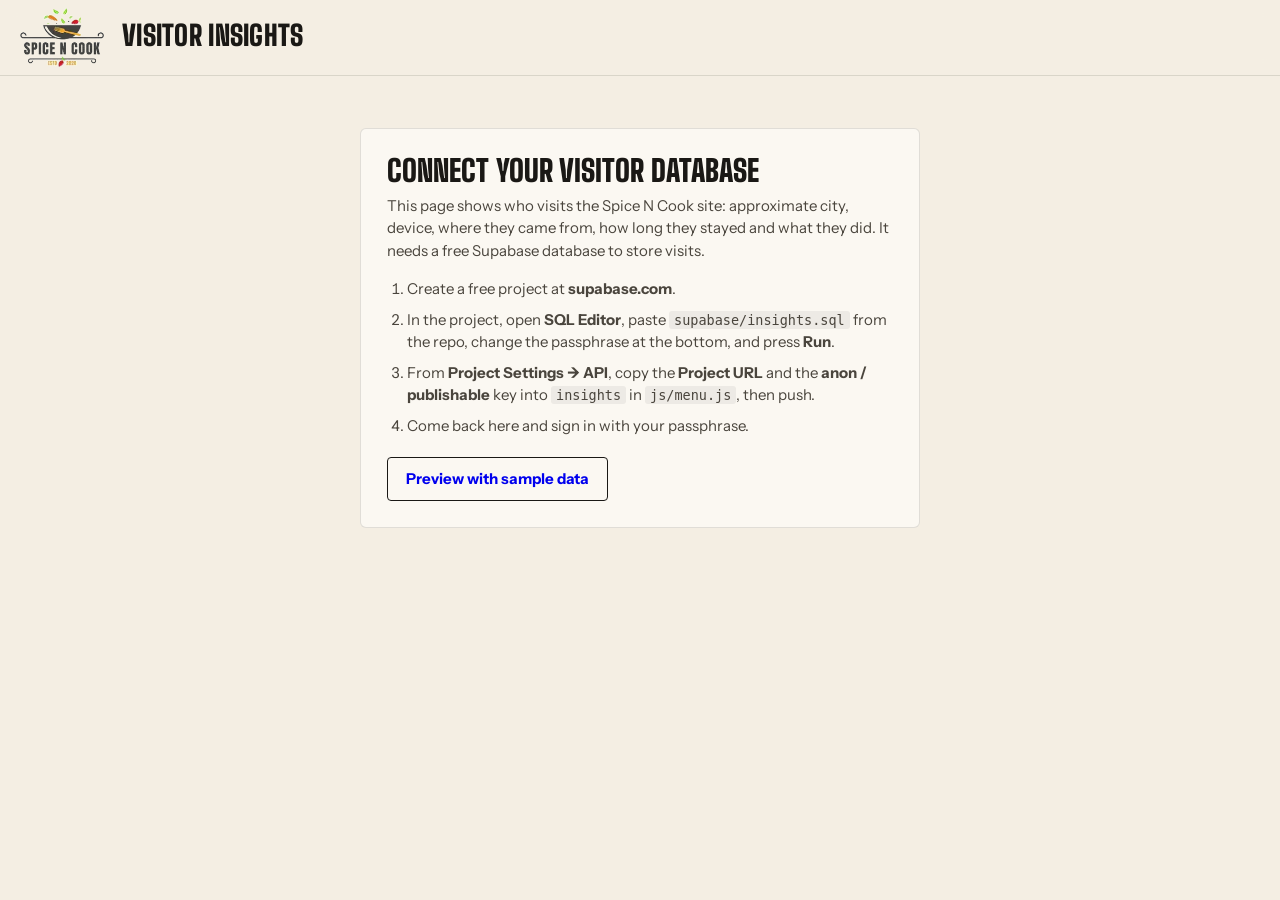
==== insights/index.html @ bdbd2c2c "Add private visitor insights dashboard - js/track.js records anonymous visits: approximate city (net" ====
<!doctype html>
<html lang="en">
<head>
  <meta charset="utf-8" />
  <meta name="viewport" content="width=device-width, initial-scale=1, viewport-fit=cover" />
  <meta name="robots" content="noindex, nofollow" />
  <title>Visitor insights · Spice N Cook</title>
  <link rel="icon" href="../assets/favicon.png" type="image/png" />
  <link rel="preconnect" href="https://fonts.googleapis.com" />
  <link rel="preconnect" href="https://fonts.gstatic.com" crossorigin />
  <link href="https://fonts.googleapis.com/css2?family=Big+Shoulders+Display:wght@800;900&family=Instrument+Sans:wght@400;500;600;700&display=swap" rel="stylesheet" />
  <link rel="stylesheet" href="vendor/leaflet.css" />
  <link rel="stylesheet" href="insights.css" />
</head>
<body>
  <header class="top">
    <div class="wrap top__in">
      <a class="brand" href="../" title="Open the site"><img src="../assets/img/logo.png" alt="Spice N Cook" width="84" /></a>
      <div class="top__title">
        <h1>Visitor insights</h1>
        <p id="status" class="status" aria-live="polite"></p>
      </div>
      <div class="top__actions" id="topActions" hidden>
        <div class="range" role="tablist" aria-label="Time range">
          <button type="button" role="tab" data-range="1">24 hours</button>
          <button type="button" role="tab" data-range="7" aria-selected="true">7 days</button>
          <button type="button" role="tab" data-range="30">30 days</button>
          <button type="button" role="tab" data-range="90">90 days</button>
        </div>
      </div>
    </div>
  </header>

  <main class="wrap" id="main">
    <!-- Not configured yet -->
    <section class="card setup" id="setup" hidden>
      <h2>Connect your visitor database</h2>
      <p>This page shows who visits the Spice N Cook site: approximate city, device, where they came from, how long they stayed and what they did. It needs a free Supabase database to store visits.</p>
      <ol>
        <li>Create a free project at <b>supabase.com</b>.</li>
        <li>In the project, open <b>SQL Editor</b>, paste <code>supabase/insights.sql</code> from the repo, change the passphrase at the bottom, and press <b>Run</b>.</li>
        <li>From <b>Project Settings → API</b>, copy the <b>Project URL</b> and the <b>anon / publishable</b> key into <code>insights</code> in <code>js/menu.js</code>, then push.</li>
        <li>Come back here and sign in with your passphrase.</li>
      </ol>
      <p><a class="btn" href="?demo=1">Preview with sample data</a></p>
    </section>

    <!-- Sign in -->
    <section class="card login" id="login" hidden>
      <h2>Sign in</h2>
      <p>Enter the passphrase you set in <code>supabase/insights.sql</code>.</p>
      <form id="loginForm">
        <label class="field"><span>Passphrase</span><input type="password" name="pass" autocomplete="current-password" required /></label>
        <label class="check"><input type="checkbox" name="remember" checked /> Remember on this device</label>
        <p class="error" id="loginError" role="alert" hidden></p>
        <button class="btn btn--ink" type="submit">Show insights</button>
      </form>
    </section>

    <!-- Dashboard -->
    <div id="dash" hidden>
      <p class="banner" id="demoBanner" hidden>Sample data. Connect Supabase to see real visitors.</p>

      <section class="tiles" id="tiles" aria-label="Summary"></section>

      <div class="grid2">
        <section class="card">
          <header class="card__head"><h2 id="chartTitle">Visits per day</h2></header>
          <div class="chart" id="chart"></div>
          <div class="tip" id="tip" role="tooltip" hidden></div>
        </section>
        <section class="card">
          <header class="card__head"><h2>Where visitors are</h2><span class="muted" id="mapNote"></span></header>
          <div class="map" id="map"></div>
        </section>
      </div>

      <div class="grid3">
        <section class="card"><header class="card__head"><h2>Top locations</h2></header><ol class="bars" id="locations"></ol></section>
        <section class="card"><header class="card__head"><h2>How they arrived</h2></header><ol class="bars" id="sources"></ol></section>
        <section class="card"><header class="card__head"><h2>What they looked at</h2></header><ol class="bars" id="funnel"></ol></section>
      </div>

      <section class="card">
        <header class="card__head">
          <h2>Visits</h2>
          <div class="card__tools">
            <button class="btn btn--sm" type="button" id="exportCsv">Download CSV</button>
          </div>
        </header>
        <ol class="sessions" id="sessions"></ol>
        <button class="btn btn--sm more" type="button" id="more" hidden>Show more</button>
      </section>

      <footer class="foot">
        <label class="check"><input type="checkbox" id="excludeMe" /> Don't count my own visits from this device</label>
        <span class="muted">Locations are approximate (network-based, city level). No IP addresses or personal details are stored.</span>
        <button class="linkbtn" type="button" id="signOut">Sign out</button>
      </footer>
    </div>
  </main>

  <script src="../js/menu.js"></script>
  <script src="vendor/leaflet.js"></script>
  <script src="insights.js"></script>
</body>
</html>
---- insights/vendor/leaflet.css ----
/* required styles */

.leaflet-pane,
.leaflet-tile,
.leaflet-marker-icon,
.leaflet-marker-shadow,
.leaflet-tile-container,
.leaflet-pane > svg,
.leaflet-pane > canvas,
.leaflet-zoom-box,
.leaflet-image-layer,
.leaflet-layer {
	position: absolute;
	left: 0;
	top: 0;
	}
.leaflet-container {
	overflow: hidden;
	}
.leaflet-tile,
.leaflet-marker-icon,
.leaflet-marker-shadow {
	-webkit-user-select: none;
	   -moz-user-select: none;
	        user-select: none;
	  -webkit-user-drag: none;
	}
/* Prevents IE11 from highlighting tiles in blue */
.leaflet-tile::selection {
	background: transparent;
}
/* Safari renders non-retina tile on retina better with this, but Chrome is worse */
.leaflet-safari .leaflet-tile {
	image-rendering: -webkit-optimize-contrast;
	}
/* hack that prevents hw layers "stretching" when loading new tiles */
.leaflet-safari .leaflet-tile-container {
	width: 1600px;
	height: 1600px;
	-webkit-transform-origin: 0 0;
	}
.leaflet-marker-icon,
.leaflet-marker-shadow {
	display: block;
	}
/* .leaflet-container svg: reset svg max-width decleration shipped in Joomla! (joomla.org) 3.x */
/* .leaflet-container img: map is broken in FF if you have max-width: 100% on tiles */
.leaflet-container .leaflet-overlay-pane svg {
	max-width: none !important;
	max-height: none !important;
	}
.leaflet-container .leaflet-marker-pane img,
.leaflet-container .leaflet-shadow-pane img,
.leaflet-container .leaflet-tile-pane img,
.leaflet-container img.leaflet-image-layer,
.leaflet-container .leaflet-tile {
	max-width: none !important;
	max-height: none !important;
	width: auto;
	padding: 0;
	}

.leaflet-container img.leaflet-tile {
	/* See: https://bugs.chromium.org/p/chromium/issues/detail?id=600120 */
	mix-blend-mode: plus-lighter;
}

.leaflet-container.leaflet-touch-zoom {
	-ms-touch-action: pan-x pan-y;
	touch-action: pan-x pan-y;
	}
.leaflet-container.leaflet-touch-drag {
	-ms-touch-action: pinch-zoom;
	/* Fallback for FF which doesn't support pinch-zoom */
	touch-action: none;
	touch-action: pinch-zoom;
}
.leaflet-container.leaflet-touch-drag.leaflet-touch-zoom {
	-ms-touch-action: none;
	touch-action: none;
}
.leaflet-container {
	-webkit-tap-highlight-color: transparent;
}
.leaflet-container a {
	-webkit-tap-highlight-color: rgba(51, 181, 229, 0.4);
}
.leaflet-tile {
	filter: inherit;
	visibility: hidden;
	}
.leaflet-tile-loaded {
	visibility: inherit;
	}
.leaflet-zoom-box {
	width: 0;
	height: 0;
	-moz-box-sizing: border-box;
	     box-sizing: border-box;
	z-index: 800;
	}
/* workaround for https://bugzilla.mozilla.org/show_bug.cgi?id=888319 */
.leaflet-overlay-pane svg {
	-moz-user-select: none;
	}

.leaflet-pane         { z-index: 400; }

.leaflet-tile-pane    { z-index: 200; }
.leaflet-overlay-pane { z-index: 400; }
.leaflet-shadow-pane  { z-index: 500; }
.leaflet-marker-pane  { z-index: 600; }
.leaflet-tooltip-pane   { z-index: 650; }
.leaflet-popup-pane   { z-index: 700; }

.leaflet-map-pane canvas { z-index: 100; }
.leaflet-map-pane svg    { z-index: 200; }

.leaflet-vml-shape {
	width: 1px;
	height: 1px;
	}
.lvml {
	behavior: url(#default#VML);
	display: inline-block;
	position: absolute;
	}


/* control positioning */

.leaflet-control {
	position: relative;
	z-index: 800;
	pointer-events: visiblePainted; /* IE 9-10 doesn't have auto */
	pointer-events: auto;
	}
.leaflet-top,
.leaflet-bottom {
	position: absolute;
	z-index: 1000;
	pointer-events: none;
	}
.leaflet-top {
	top: 0;
	}
.leaflet-right {
	right: 0;
	}
.leaflet-bottom {
	bottom: 0;
	}
.leaflet-left {
	left: 0;
	}
.leaflet-control {
	float: left;
	clear: both;
	}
.leaflet-right .leaflet-control {
	float: right;
	}
.leaflet-top .leaflet-control {
	margin-top: 10px;
	}
.leaflet-bottom .leaflet-control {
	margin-bottom: 10px;
	}
.leaflet-left .leaflet-control {
	margin-left: 10px;
	}
.leaflet-right .leaflet-control {
	margin-right: 10px;
	}


/* zoom and fade animations */

.leaflet-fade-anim .leaflet-popup {
	opacity: 0;
	-webkit-transition: opacity 0.2s linear;
	   -moz-transition: opacity 0.2s linear;
	        transition: opacity 0.2s linear;
	}
.leaflet-fade-anim .leaflet-map-pane .leaflet-popup {
	opacity: 1;
	}
.leaflet-zoom-animated {
	-webkit-transform-origin: 0 0;
	    -ms-transform-origin: 0 0;
	        transform-origin: 0 0;
	}
svg.leaflet-zoom-animated {
	will-change: transform;
}

.leaflet-zoom-anim .leaflet-zoom-animated {
	-webkit-transition: -webkit-transform 0.25s cubic-bezier(0,0,0.25,1);
	   -moz-transition:    -moz-transform 0.25s cubic-bezier(0,0,0.25,1);
	        transition:         transform 0.25s cubic-bezier(0,0,0.25,1);
	}
.leaflet-zoom-anim .leaflet-tile,
.leaflet-pan-anim .leaflet-tile {
	-webkit-transition: none;
	   -moz-transition: none;
	        transition: none;
	}

.leaflet-zoom-anim .leaflet-zoom-hide {
	visibility: hidden;
	}


/* cursors */

.leaflet-interactive {
	cursor: pointer;
	}
.leaflet-grab {
	cursor: -webkit-grab;
	cursor:    -moz-grab;
	cursor:         grab;
	}
.leaflet-crosshair,
.leaflet-crosshair .leaflet-interactive {
	cursor: crosshair;
	}
.leaflet-popup-pane,
.leaflet-control {
	cursor: auto;
	}
.leaflet-dragging .leaflet-grab,
.leaflet-dragging .leaflet-grab .leaflet-interactive,
.leaflet-dragging .leaflet-marker-draggable {
	cursor: move;
	cursor: -webkit-grabbing;
	cursor:    -moz-grabbing;
	cursor:         grabbing;
	}

/* marker & overlays interactivity */
.leaflet-marker-icon,
.leaflet-marker-shadow,
.leaflet-image-layer,
.leaflet-pane > svg path,
.leaflet-tile-container {
	pointer-events: none;
	}

.leaflet-marker-icon.leaflet-interactive,
.leaflet-image-layer.leaflet-interactive,
.leaflet-pane > svg path.leaflet-interactive,
svg.leaflet-image-layer.leaflet-interactive path {
	pointer-events: visiblePainted; /* IE 9-10 doesn't have auto */
	pointer-events: auto;
	}

/* visual tweaks */

.leaflet-container {
	background: #ddd;
	outline-offset: 1px;
	}
.leaflet-container a {
	color: #0078A8;
	}
.leaflet-zoom-box {
	border: 2px dotted #38f;
	background: rgba(255,255,255,0.5);
	}


/* general typography */
.leaflet-container {
	font-family: "Helvetica Neue", Arial, Helvetica, sans-serif;
	font-size: 12px;
	font-size: 0.75rem;
	line-height: 1.5;
	}


/* general toolbar styles */

.leaflet-bar {
	box-shadow: 0 1px 5px rgba(0,0,0,0.65);
	border-radius: 4px;
	}
.leaflet-bar a {
	background-color: #fff;
	border-bottom: 1px solid #ccc;
	width: 26px;
	height: 26px;
	line-height: 26px;
	display: block;
	text-align: center;
	text-decoration: none;
	color: black;
	}
.leaflet-bar a,
.leaflet-control-layers-toggle {
	background-position: 50% 50%;
	background-repeat: no-repeat;
	display: block;
	}
.leaflet-bar a:hover,
.leaflet-bar a:focus {
	background-color: #f4f4f4;
	}
.leaflet-bar a:first-child {
	border-top-left-radius: 4px;
	border-top-right-radius: 4px;
	}
.leaflet-bar a:last-child {
	border-bottom-left-radius: 4px;
	border-bottom-right-radius: 4px;
	border-bottom: none;
	}
.leaflet-bar a.leaflet-disabled {
	cursor: default;
	background-color: #f4f4f4;
	color: #bbb;
	}

.leaflet-touch .leaflet-bar a {
	width: 30px;
	height: 30px;
	line-height: 30px;
	}
.leaflet-touch .leaflet-bar a:first-child {
	border-top-left-radius: 2px;
	border-top-right-radius: 2px;
	}
.leaflet-touch .leaflet-bar a:last-child {
	border-bottom-left-radius: 2px;
	border-bottom-right-radius: 2px;
	}

/* zoom control */

.leaflet-control-zoom-in,
.leaflet-control-zoom-out {
	font: bold 18px 'Lucida Console', Monaco, monospace;
	text-indent: 1px;
	}

.leaflet-touch .leaflet-control-zoom-in, .leaflet-touch .leaflet-control-zoom-out  {
	font-size: 22px;
	}


/* layers control */

.leaflet-control-layers {
	box-shadow: 0 1px 5px rgba(0,0,0,0.4);
	background: #fff;
	border-radius: 5px;
	}
.leaflet-control-layers-toggle {
	background-image: url(images/layers.png);
	width: 36px;
	height: 36px;
	}
.leaflet-retina .leaflet-control-layers-toggle {
	background-image: url(images/layers-2x.png);
	background-size: 26px 26px;
	}
.leaflet-touch .leaflet-control-layers-toggle {
	width: 44px;
	height: 44px;
	}
.leaflet-control-layers .leaflet-control-layers-list,
.leaflet-control-layers-expanded .leaflet-control-layers-toggle {
	display: none;
	}
.leaflet-control-layers-expanded .leaflet-control-layers-list {
	display: block;
	position: relative;
	}
.leaflet-control-layers-expanded {
	padding: 6px 10px 6px 6px;
	color: #333;
	background: #fff;
	}
.leaflet-control-layers-scrollbar {
	overflow-y: scroll;
	overflow-x: hidden;
	padding-right: 5px;
	}
.leaflet-control-layers-selector {
	margin-top: 2px;
	position: relative;
	top: 1px;
	}
.leaflet-control-layers label {
	display: block;
	font-size: 13px;
	font-size: 1.08333em;
	}
.leaflet-control-layers-separator {
	height: 0;
	border-top: 1px solid #ddd;
	margin: 5px -10px 5px -6px;
	}

/* Default icon URLs */
.leaflet-default-icon-path { /* used only in path-guessing heuristic, see L.Icon.Default */
	background-image: url(images/marker-icon.png);
	}


/* attribution and scale controls */

.leaflet-container .leaflet-control-attribution {
	background: #fff;
	background: rgba(255, 255, 255, 0.8);
	margin: 0;
	}
.leaflet-control-attribution,
.leaflet-control-scale-line {
	padding: 0 5px;
	color: #333;
	line-height: 1.4;
	}
.leaflet-control-attribution a {
	text-decoration: none;
	}
.leaflet-control-attribution a:hover,
.leaflet-control-attribution a:focus {
	text-decoration: underline;
	}
.leaflet-attribution-flag {
	display: inline !important;
	vertical-align: baseline !important;
	width: 1em;
	height: 0.6669em;
	}
.leaflet-left .leaflet-control-scale {
	margin-left: 5px;
	}
.leaflet-bottom .leaflet-control-scale {
	margin-bottom: 5px;
	}
.leaflet-control-scale-line {
	border: 2px solid #777;
	border-top: none;
	line-height: 1.1;
	padding: 2px 5px 1px;
	white-space: nowrap;
	-moz-box-sizing: border-box;
	     box-sizing: border-box;
	background: rgba(255, 255, 255, 0.8);
	text-shadow: 1px 1px #fff;
	}
.leaflet-control-scale-line:not(:first-child) {
	border-top: 2px solid #777;
	border-bottom: none;
	margin-top: -2px;
	}
.leaflet-control-scale-line:not(:first-child):not(:last-child) {
	border-bottom: 2px solid #777;
	}

.leaflet-touch .leaflet-control-attribution,
.leaflet-touch .leaflet-control-layers,
.leaflet-touch .leaflet-bar {
	box-shadow: none;
	}
.leaflet-touch .leaflet-control-layers,
.leaflet-touch .leaflet-bar {
	border: 2px solid rgba(0,0,0,0.2);
	background-clip: padding-box;
	}


/* popup */

.leaflet-popup {
	position: absolute;
	text-align: center;
	margin-bottom: 20px;
	}
.leaflet-popup-content-wrapper {
	padding: 1px;
	text-align: left;
	border-radius: 12px;
	}
.leaflet-popup-content {
	margin: 13px 24px 13px 20px;
	line-height: 1.3;
	font-size: 13px;
	font-size: 1.08333em;
	min-height: 1px;
	}
.leaflet-popup-content p {
	margin: 17px 0;
	margin: 1.3em 0;
	}
.leaflet-popup-tip-container {
	width: 40px;
	height: 20px;
	position: absolute;
	left: 50%;
	margin-top: -1px;
	margin-left: -20px;
	overflow: hidden;
	pointer-events: none;
	}
.leaflet-popup-tip {
	width: 17px;
	height: 17px;
	padding: 1px;

	margin: -10px auto 0;
	pointer-events: auto;

	-webkit-transform: rotate(45deg);
	   -moz-transform: rotate(45deg);
	    -ms-transform: rotate(45deg);
	        transform: rotate(45deg);
	}
.leaflet-popup-content-wrapper,
.leaflet-popup-tip {
	background: white;
	color: #333;
	box-shadow: 0 3px 14px rgba(0,0,0,0.4);
	}
.leaflet-container a.leaflet-popup-close-button {
	position: absolute;
	top: 0;
	right: 0;
	border: none;
	text-align: center;
	width: 24px;
	height: 24px;
	font: 16px/24px Tahoma, Verdana, sans-serif;
	color: #757575;
	text-decoration: none;
	background: transparent;
	}
.leaflet-container a.leaflet-popup-close-button:hover,
.leaflet-container a.leaflet-popup-close-button:focus {
	color: #585858;
	}
.leaflet-popup-scrolled {
	overflow: auto;
	}

.leaflet-oldie .leaflet-popup-content-wrapper {
	-ms-zoom: 1;
	}
.leaflet-oldie .leaflet-popup-tip {
	width: 24px;
	margin: 0 auto;

	-ms-filter: "progid:DXImageTransform.Microsoft.Matrix(M11=0.70710678, M12=0.70710678, M21=-0.70710678, M22=0.70710678)";
	filter: progid:DXImageTransform.Microsoft.Matrix(M11=0.70710678, M12=0.70710678, M21=-0.70710678, M22=0.70710678);
	}

.leaflet-oldie .leaflet-control-zoom,
.leaflet-oldie .leaflet-control-layers,
.leaflet-oldie .leaflet-popup-content-wrapper,
.leaflet-oldie .leaflet-popup-tip {
	border: 1px solid #999;
	}


/* div icon */

.leaflet-div-icon {
	background: #fff;
	border: 1px solid #666;
	}


/* Tooltip */
/* Base styles for the element that has a tooltip */
.leaflet-tooltip {
	position: absolute;
	padding: 6px;
	background-color: #fff;
	border: 1px solid #fff;
	border-radius: 3px;
	color: #222;
	white-space: nowrap;
	-webkit-user-select: none;
	-moz-user-select: none;
	-ms-user-select: none;
	user-select: none;
	pointer-events: none;
	box-shadow: 0 1px 3px rgba(0,0,0,0.4);
	}
.leaflet-tooltip.leaflet-interactive {
	cursor: pointer;
	pointer-events: auto;
	}
.leaflet-tooltip-top:before,
.leaflet-tooltip-bottom:before,
.leaflet-tooltip-left:before,
.leaflet-tooltip-right:before {
	position: absolute;
	pointer-events: none;
	border: 6px solid transparent;
	background: transparent;
	content: "";
	}

/* Directions */

.leaflet-tooltip-bottom {
	margin-top: 6px;
}
.leaflet-tooltip-top {
	margin-top: -6px;
}
.leaflet-tooltip-bottom:before,
.leaflet-tooltip-top:before {
	left: 50%;
	margin-left: -6px;
	}
.leaflet-tooltip-top:before {
	bottom: 0;
	margin-bottom: -12px;
	border-top-color: #fff;
	}
.leaflet-tooltip-bottom:before {
	top: 0;
	margin-top: -12px;
	margin-left: -6px;
	border-bottom-color: #fff;
	}
.leaflet-tooltip-left {
	margin-left: -6px;
}
.leaflet-tooltip-right {
	margin-left: 6px;
}
.leaflet-tooltip-left:before,
.leaflet-tooltip-right:before {
	top: 50%;
	margin-top: -6px;
	}
.leaflet-tooltip-left:before {
	right: 0;
	margin-right: -12px;
	border-left-color: #fff;
	}
.leaflet-tooltip-right:before {
	left: 0;
	margin-left: -12px;
	border-right-color: #fff;
	}

/* Printing */

@media print {
	/* Prevent printers from removing background-images of controls. */
	.leaflet-control {
		-webkit-print-color-adjust: exact;
		print-color-adjust: exact;
		}
	}
---- insights/insights.css ----
/* Visitor insights: a working tool, so calmer than the main site.
   Same brand tokens; numbers in the sans (semibold), never the display face. */
:root {
  --paper: #f4eee3;
  --card: #fbf8f2;
  --ink: #1a1815;
  --ink-2: #4a453d;
  --ink-3: #7f776a;
  --rule: rgba(26, 24, 21, 0.12);
  --grid: #e6dfd2;
  --green: #153f24;
  --mark: #1d6b34;          /* single data hue, validated on --card */
  --mark-soft: rgba(29, 107, 52, 0.14);
  --lime: #d9c81e;
  --chili: #c2381f;
  --caps: "Big Shoulders Display", "Arial Narrow", sans-serif;
  --sans: "Instrument Sans", system-ui, -apple-system, "Segoe UI", Roboto, sans-serif;
}
* { box-sizing: border-box; }
body { margin: 0; font: 400 15px/1.5 var(--sans); color: var(--ink); background: var(--paper); -webkit-font-smoothing: antialiased; }
h1, h2, p { margin: 0; }
code { font-size: 0.9em; background: rgba(26, 24, 21, 0.06); padding: 1px 5px; border-radius: 3px; }
.wrap { width: min(1240px, 100% - 32px); margin-inline: auto; }
.muted { color: var(--ink-3); font-size: 13px; }
.sr-only { position: absolute; width: 1px; height: 1px; overflow: hidden; clip: rect(0 0 0 0); white-space: nowrap; }
button, input { font: inherit; color: inherit; }
:focus-visible { outline: 2px solid var(--ink); outline-offset: 2px; }

/* header */
.top { position: sticky; top: 0; z-index: 1000; background: rgba(244, 238, 227, 0.94); backdrop-filter: blur(8px); border-bottom: 1px solid var(--rule); }
.top__in { display: flex; align-items: center; gap: 18px; min-height: 72px; flex-wrap: wrap; padding: 8px 0; }
.brand img { display: block; width: 84px; height: auto; }
.top__title h1 { font: 900 28px/1 var(--caps); text-transform: uppercase; letter-spacing: 0.01em; }
.status { font-size: 13px; color: var(--ink-3); margin-top: 4px; display: flex; align-items: center; gap: 6px; }
.status .live { width: 8px; height: 8px; border-radius: 50%; background: #2fa84f; box-shadow: 0 0 0 0 rgba(47, 168, 79, 0.5); animation: live 2s infinite; }
@keyframes live { 70% { box-shadow: 0 0 0 7px rgba(47, 168, 79, 0); } 100% { box-shadow: 0 0 0 0 rgba(47, 168, 79, 0); } }
.top__actions { margin-left: auto; }
.range { display: inline-flex; border: 1.5px solid var(--ink); border-radius: 4px; overflow: hidden; }
.range button { border: 0; background: none; padding: 8px 12px; font-weight: 600; font-size: 13.5px; cursor: pointer; }
.range button[aria-selected="true"] { background: var(--ink); color: var(--paper); }

main { padding: 22px 0 60px; display: grid; gap: 16px; }
#dash { display: grid; gap: 16px; }
#dash[hidden] { display: none; }
.banner { background: var(--lime); padding: 10px 14px; border-radius: 4px; font-weight: 600; font-size: 14px; }

/* cards */
.card { background: var(--card); border: 1px solid var(--rule); border-radius: 6px; padding: 18px; min-width: 0; position: relative; }
.card__head { display: flex; align-items: baseline; justify-content: space-between; gap: 12px; margin-bottom: 14px; }
.card__head h2, .card > h2 { font: 700 15px/1.2 var(--sans); }
.card__tools { display: flex; gap: 8px; }
.grid2 { display: grid; grid-template-columns: minmax(0, 1.2fr) minmax(0, 1fr); gap: 16px; }
.grid3 { display: grid; grid-template-columns: repeat(3, minmax(0, 1fr)); gap: 16px; }

/* buttons & forms */
.btn { display: inline-flex; align-items: center; justify-content: center; gap: 8px; min-height: 44px; padding: 0 18px; border: 1.5px solid var(--ink); border-radius: 4px; background: transparent; font-weight: 700; text-decoration: none; cursor: pointer; }
.btn--ink { background: var(--ink); color: var(--paper); }
.btn--sm { min-height: 34px; padding: 0 12px; font-size: 13px; }
.linkbtn { border: 0; background: none; padding: 0; text-decoration: underline; text-underline-offset: 3px; cursor: pointer; color: var(--ink-2); font-size: 13.5px; }
.field { display: grid; gap: 6px; margin: 14px 0 10px; }
.field span { font-size: 12.5px; font-weight: 600; letter-spacing: 0.04em; text-transform: uppercase; color: var(--ink-2); }
.field input { min-height: 48px; padding: 10px 12px; border: 1.5px solid var(--rule); border-radius: 4px; background: #fff; }
.field input:focus { outline: none; border-color: var(--ink); box-shadow: 0 0 0 3px rgba(217, 200, 30, 0.5); }
.check { display: inline-flex; align-items: center; gap: 8px; font-size: 14px; cursor: pointer; }
.check input { width: 18px; height: 18px; accent-color: var(--ink); }
.error { color: var(--chili); font-weight: 600; font-size: 14px; margin: 8px 0; }
.login, .setup { max-width: 560px; margin: 30px auto; padding: 26px; }
.login h2, .setup h2 { font: 900 30px/1 var(--caps); text-transform: uppercase; margin-bottom: 10px; }
.login p, .setup p { color: var(--ink-2); }
.login .btn { margin-top: 14px; width: 100%; }
.setup ol { padding-left: 20px; display: grid; gap: 8px; margin: 16px 0 20px; color: var(--ink-2); }

/* stat tiles */
.tiles { display: grid; grid-template-columns: repeat(6, minmax(0, 1fr)); gap: 12px; }
.tile { background: var(--card); border: 1px solid var(--rule); border-radius: 6px; padding: 14px 16px; }
.tile__label { font-size: 13px; color: var(--ink-2); }
.tile__value { font: 600 30px/1.15 var(--sans); margin-top: 4px; font-variant-numeric: tabular-nums; }
.tile__sub { font-size: 12.5px; color: var(--ink-3); margin-top: 2px; }
.tile--hero { background: var(--green); color: var(--paper); border-color: var(--green); }
.tile--hero .tile__label, .tile--hero .tile__sub { color: rgba(244, 238, 227, 0.78); }
.tile--hero .tile__value { font-size: 40px; }

/* chart */
.chart svg { display: block; width: 100%; height: 240px; overflow: visible; }
.chart .grid line { stroke: var(--grid); stroke-width: 1; }
.chart .axis text { fill: var(--ink-3); font-size: 11.5px; font-family: var(--sans); }
.chart .bar { fill: var(--mark); }
.chart .hit { fill: transparent; cursor: default; }
.chart .hit:hover + .bar, .chart .col:hover .bar, .chart .col:focus .bar { fill: #13502a; }
.chart .col:focus { outline: none; }
.chart .col:focus .hit { stroke: var(--ink); stroke-width: 1.5; }
.tip { position: absolute; z-index: 5; pointer-events: none; background: var(--ink); color: var(--paper); padding: 7px 10px; border-radius: 4px; font-size: 13px; line-height: 1.35; white-space: nowrap; transform: translate(-50%, calc(-100% - 10px)); }
.tip b { display: block; font-weight: 600; }

/* map */
.map { height: 280px; border-radius: 4px; overflow: hidden; background: #e9e4d8; }
.leaflet-container { font-family: var(--sans); }
.leaflet-popup-content { margin: 10px 12px; font-size: 13.5px; }

/* bar lists */
.bars { list-style: none; margin: 0; padding: 0; display: grid; gap: 10px; }
.bars li { display: grid; grid-template-columns: minmax(0, 1fr) auto; gap: 3px 10px; align-items: baseline; font-size: 14px; }
.bars .name { overflow: hidden; text-overflow: ellipsis; white-space: nowrap; }
.bars .val { font-weight: 600; font-variant-numeric: tabular-nums; }
.bars .track { grid-column: 1 / -1; height: 8px; border-radius: 4px; background: var(--mark-soft); overflow: hidden; }
.bars .fill { height: 100%; border-radius: 4px; background: var(--mark); }
.bars .empty { color: var(--ink-3); }

/* sessions */
.sessions { list-style: none; margin: 0; padding: 0; }
.s { display: grid; grid-template-columns: minmax(0, 1fr) auto; gap: 6px 16px; padding: 14px 0; border-top: 1px solid var(--rule); }
.s:first-child { border-top: 0; padding-top: 0; }
.s__where { font-weight: 600; font-size: 15.5px; display: flex; align-items: center; gap: 8px; flex-wrap: wrap; }
.s__flag { font-size: 18px; line-height: 1; }
.s__new { font-size: 11px; font-weight: 700; letter-spacing: 0.08em; text-transform: uppercase; background: var(--lime); padding: 2px 6px; border-radius: 2px; }
.s__ret { font-size: 11.5px; font-weight: 600; color: var(--ink-2); border: 1px solid var(--rule); padding: 1px 6px; border-radius: 2px; }
.s__when { text-align: right; font-size: 13px; color: var(--ink-3); white-space: nowrap; }
.s__when b { display: block; color: var(--ink); font-weight: 600; font-size: 14px; }
.s__meta { font-size: 13.5px; color: var(--ink-2); grid-column: 1 / -1; }
.s__meta .tag { white-space: nowrap; font-weight: 700; color: var(--ink); background: rgba(217, 200, 30, 0.35); padding: 0 5px; border-radius: 2px; }
.s__path { grid-column: 1 / -1; display: flex; flex-wrap: wrap; gap: 6px; }
.chip { font-size: 12.5px; padding: 3px 8px; border-radius: 3px; background: rgba(26, 24, 21, 0.06); color: var(--ink-2); }
.chip--act { background: var(--mark-soft); color: var(--green); font-weight: 600; }
.chip--paid { background: var(--green); color: var(--paper); font-weight: 600; }
.more { margin-top: 12px; }

.foot { display: flex; flex-wrap: wrap; gap: 10px 22px; align-items: center; padding: 8px 2px; }
.foot .linkbtn { margin-left: auto; }

@media (max-width: 1080px) {
  .tiles { grid-template-columns: repeat(3, minmax(0, 1fr)); }
  .grid2, .grid3 { grid-template-columns: 1fr; }
}
@media (max-width: 620px) {
  .tiles { grid-template-columns: repeat(2, minmax(0, 1fr)); }
  .tile--hero { grid-column: 1 / -1; }
  .top__actions { margin-left: 0; width: 100%; }
  .range { width: 100%; }
  .range button { flex: 1; padding: 8px 4px; }
  .s { grid-template-columns: 1fr; }
  .s__when { text-align: left; }
  .s__when b { display: inline; margin-right: 6px; }
}
@media (prefers-reduced-motion: reduce) { .status .live { animation: none; } }
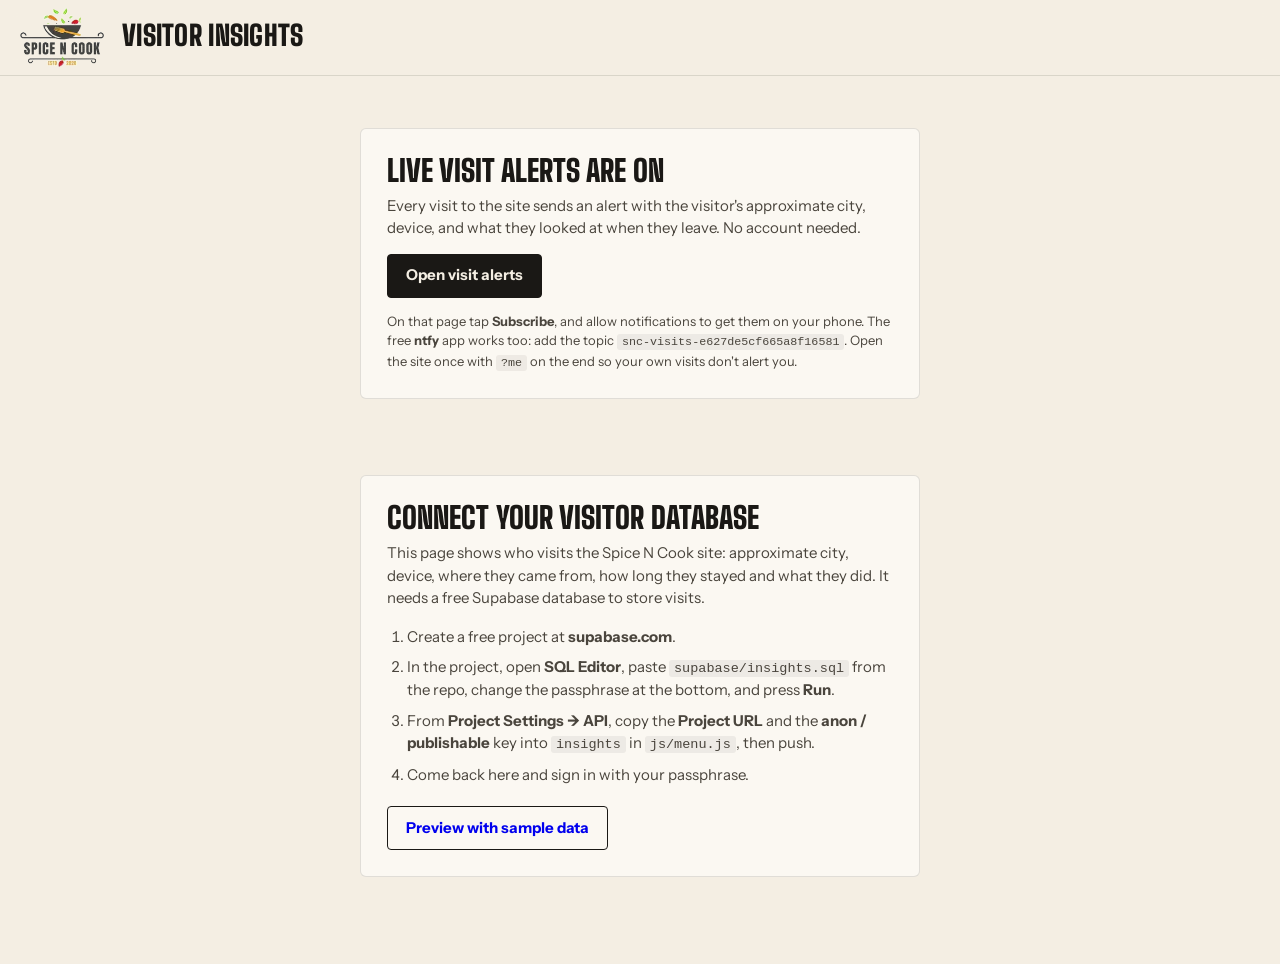
==== commit 7e1f9408: "Add instant visit alerts via ntfy (no account needed) Each visit sends a phone notification with app" ====
--- a/insights/index.html
+++ b/insights/index.html
@@ -33,6 +33,13 @@
 
   <main class="wrap" id="main">
     <!-- Not configured yet -->
+    <section class="card setup alerts" id="alerts" hidden>
+      <h2>Live visit alerts are on</h2>
+      <p>Every visit to the site sends an alert with the visitor's approximate city, device, and what they looked at when they leave. No account needed.</p>
+      <p><a class="btn btn--ink" id="alertsLink" target="_blank" rel="noopener">Open visit alerts</a></p>
+      <p class="muted">On that page tap <b>Subscribe</b>, and allow notifications to get them on your phone. The free <b>ntfy</b> app works too: add the topic <code id="alertsTopic"></code>. Open the site once with <code>?me</code> on the end so your own visits don't alert you.</p>
+    </section>
+
     <section class="card setup" id="setup" hidden>
       <h2>Connect your visitor database</h2>
       <p>This page shows who visits the Spice N Cook site: approximate city, device, where they came from, how long they stayed and what they did. It needs a free Supabase database to store visits.</p>
--- a/insights/insights.css
+++ b/insights/insights.css
@@ -142,3 +142,4 @@
   .s__when b { display: inline; margin-right: 6px; }
 }
 @media (prefers-reduced-motion: reduce) { .status .live { animation: none; } }
+.alerts p + p { margin-top: 14px; }
